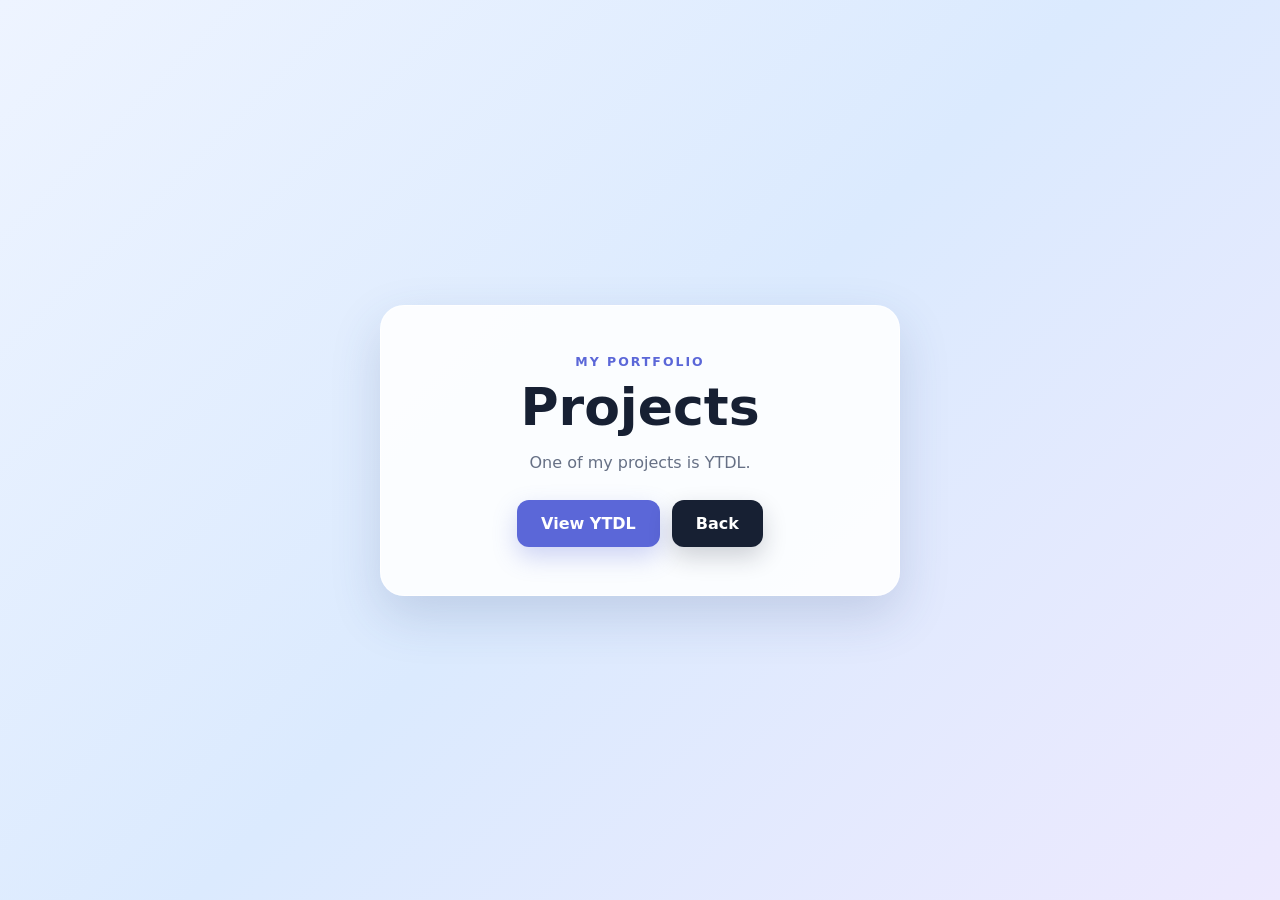
==== portfolio.html @ 1b65fb38 "Rename pages and add YTDL portfolio project" ====
<!DOCTYPE html>
<html lang="en">
<head>
    <meta charset="UTF-8">
    <meta name="viewport" content="width=device-width, initial-scale=1.0">
    <title>Portfolio</title>
    <link rel="stylesheet" href="styles.css">
</head>
<body>
    <main class="page-card">
        <p class="eyebrow">My Portfolio</p>
        <h1>Projects</h1>
        <p class="description">One of my projects is YTDL.</p>
        <div class="actions">
            <a class="button" href="https://github.com/AlexiTrinune/YTDL" target="_blank" rel="noopener noreferrer">View YTDL</a>
            <a class="button button-secondary" href="Website Uno Main.html">Back</a>
        </div>
    </main>
</body>
</html>
---- styles.css ----
* {
    box-sizing: border-box;
}

body {
    min-height: 100vh;
    margin: 0;
    display: grid;
    place-items: center;
    padding: 24px;
    font-family: system-ui, -apple-system, BlinkMacSystemFont, "Segoe UI", sans-serif;
    color: #172033;
    background: linear-gradient(135deg, #eef4ff, #dbeafe 50%, #ede9fe);
}

.page-card {
    width: min(520px, 100%);
    padding: 48px;
    text-align: center;
    border: 1px solid rgba(255, 255, 255, 0.8);
    border-radius: 24px;
    background: rgba(255, 255, 255, 0.88);
    box-shadow: 0 20px 50px rgba(58, 76, 125, 0.18);
}

.eyebrow {
    margin: 0 0 8px;
    color: #5b67d8;
    font-size: 0.78rem;
    font-weight: 800;
    letter-spacing: 0.16em;
    text-transform: uppercase;
}

h1 {
    margin: 0;
    font-size: clamp(2rem, 7vw, 3.25rem);
}

.description {
    margin: 16px 0 28px;
    color: #667085;
}

.actions {
    display: flex;
    justify-content: center;
    flex-wrap: wrap;
    gap: 12px;
}

.button {
    display: inline-block;
    padding: 14px 24px;
    border-radius: 12px;
    color: white;
    background: #5b67d8;
    font-weight: 700;
    text-decoration: none;
    box-shadow: 0 10px 24px rgba(91, 103, 216, 0.28);
    transition: transform 150ms ease, box-shadow 150ms ease, background 150ms ease;
}

.button:hover {
    transform: translateY(-2px);
    background: #4853c2;
    box-shadow: 0 14px 28px rgba(91, 103, 216, 0.32);
}

.button:focus-visible {
    outline: 3px solid rgba(91, 103, 216, 0.35);
    outline-offset: 4px;
}

.button-secondary {
    background: #172033;
    box-shadow: 0 10px 24px rgba(23, 32, 51, 0.2);
}
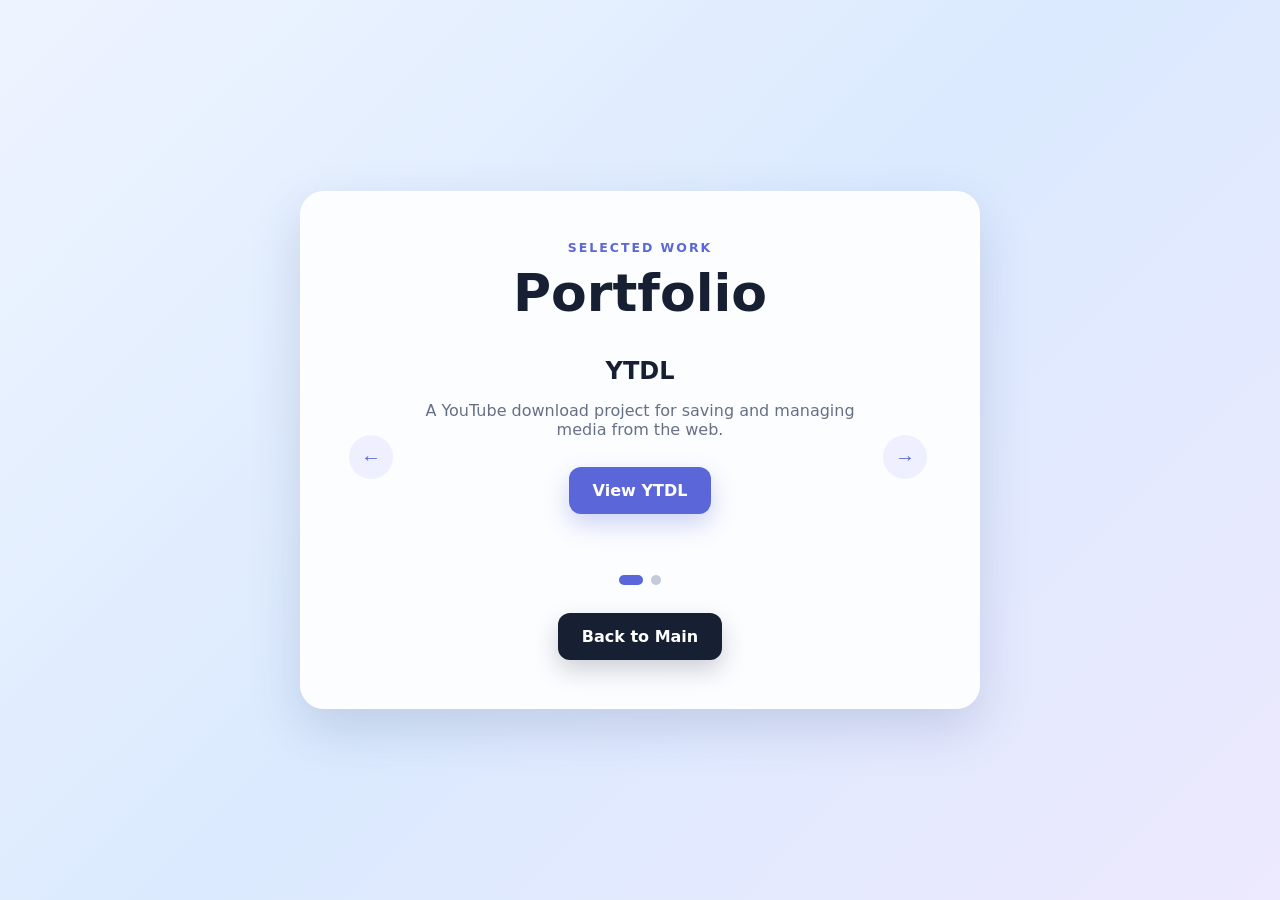
==== commit c764d43f: "Update page descriptions and portfolio carousel" ====
--- a/portfolio.html
+++ b/portfolio.html
@@ -7,14 +7,36 @@
     <link rel="stylesheet" href="styles.css">
 </head>
 <body>
-    <main class="page-card">
-        <p class="eyebrow">My Portfolio</p>
-        <h1>Projects</h1>
-        <p class="description">One of my projects is YTDL.</p>
-        <div class="actions">
-            <a class="button" href="https://github.com/AlexiTrinune/YTDL" target="_blank" rel="noopener noreferrer">View YTDL</a>
-            <a class="button button-secondary" href="Website Uno Main.html">Back</a>
+    <main class="page-card portfolio-card">
+        <p class="eyebrow">Selected Work</p>
+        <h1>Portfolio</h1>
+
+        <section class="carousel" aria-label="Project links">
+            <button class="carousel-arrow" id="previousProject" type="button" aria-label="Previous project">&#8592;</button>
+
+            <article class="project-slide active" data-project="0">
+                <h2>YTDL</h2>
+                <p class="description">A YouTube download project for saving and managing media from the web.</p>
+                <a class="button" href="https://github.com/AlexiTrinune/YTDL" target="_blank" rel="noopener noreferrer">View YTDL</a>
+            </article>
+
+            <article class="project-slide" data-project="1" hidden>
+                <h2>Im Bored</h2>
+                <p class="description">A creative project built for choosing ideas and breaking up boredom.</p>
+                <a class="button" href="https://github.com/AlexiTrinune/ImBoredSoIMadeThis" target="_blank" rel="noopener noreferrer">View Project</a>
+            </article>
+
+            <button class="carousel-arrow" id="nextProject" type="button" aria-label="Next project">&#8594;</button>
+        </section>
+
+        <div class="carousel-dots" aria-label="Choose a project">
+            <button class="carousel-dot active" type="button" data-slide="0" aria-label="Show YTDL"></button>
+            <button class="carousel-dot" type="button" data-slide="1" aria-label="Show Im Bored"></button>
         </div>
+
+        <a class="button button-secondary back-button" href="index.html">Back to Main</a>
     </main>
+
+    <script src="portfolio-carousel.js"></script>
 </body>
 </html>
--- a/styles.css
+++ b/styles.css
@@ -23,6 +23,10 @@
     box-shadow: 0 20px 50px rgba(58, 76, 125, 0.18);
 }
 
+.portfolio-card {
+    width: min(680px, 100%);
+}
+
 .eyebrow {
     margin: 0 0 8px;
     color: #5b67d8;
@@ -37,16 +41,71 @@
     font-size: clamp(2rem, 7vw, 3.25rem);
 }
 
+h2 {
+    margin: 0 0 8px;
+    color: #172033;
+}
+
 .description {
     margin: 16px 0 28px;
     color: #667085;
 }
 
-.actions {
+.carousel {
+    min-height: 220px;
+    display: grid;
+    grid-template-columns: 48px 1fr 48px;
+    align-items: center;
+    gap: 12px;
+    margin-top: 24px;
+}
+
+.project-slide {
+    min-height: 200px;
+}
+
+.carousel-arrow {
+    width: 44px;
+    height: 44px;
+    border: 0;
+    border-radius: 50%;
+    color: #5b67d8;
+    background: #eef0ff;
+    font-size: 1.25rem;
+    cursor: pointer;
+}
+
+.carousel-arrow:hover,
+.carousel-arrow:focus-visible {
+    color: white;
+    background: #5b67d8;
+}
+
+.carousel-dots {
     display: flex;
     justify-content: center;
-    flex-wrap: wrap;
-    gap: 12px;
+    gap: 8px;
+    margin: 8px 0 24px;
+}
+
+.carousel-dot {
+    width: 10px;
+    height: 10px;
+    padding: 0;
+    border: 0;
+    border-radius: 50%;
+    background: #c5cada;
+    cursor: pointer;
+}
+
+.carousel-dot.active {
+    width: 24px;
+    border-radius: 10px;
+    background: #5b67d8;
+}
+
+.back-button {
+    margin-top: 4px;
 }
 
 .button {
@@ -76,3 +135,20 @@
     background: #172033;
     box-shadow: 0 10px 24px rgba(23, 32, 51, 0.2);
 }
+
+@media (max-width: 560px) {
+    .page-card,
+    .portfolio-card {
+        padding: 32px 20px;
+    }
+
+    .carousel {
+        grid-template-columns: 40px 1fr 40px;
+        gap: 6px;
+    }
+
+    .carousel-arrow {
+        width: 40px;
+        height: 40px;
+    }
+}
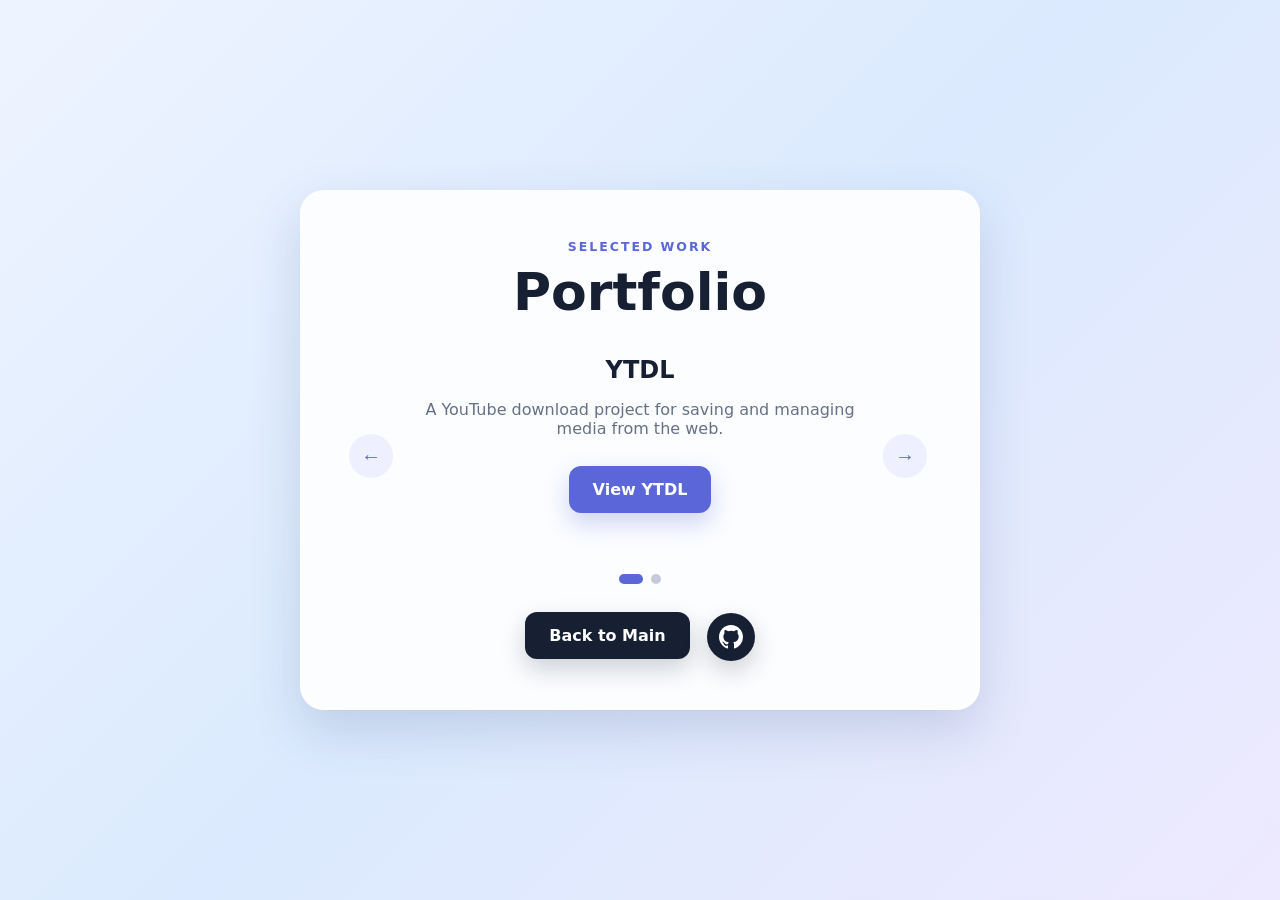
==== commit c929f3ed: "Add GitHub profile icon links Co-authored-by: Copilot <223556219+Copilot@users.noreply.github.com>" ====
--- a/portfolio.html
+++ b/portfolio.html
@@ -4,7 +4,7 @@
     <meta charset="UTF-8">
     <meta name="viewport" content="width=device-width, initial-scale=1.0">
     <title>Portfolio</title>
-    <link rel="stylesheet" href="styles.css">
+    <link rel="stylesheet" href="styles.css?v=3">
 </head>
 <body>
     <main class="page-card portfolio-card">
@@ -35,8 +35,13 @@
         </div>
 
         <a class="button button-secondary back-button" href="index.html">Back to Main</a>
+        <a class="github-link" href="https://github.com/AlexiTrinune" target="_blank" rel="noopener noreferrer" aria-label="Visit Alexi Trinune on GitHub">
+            <svg viewBox="0 0 16 16" aria-hidden="true" focusable="false">
+                <path d="M8 0C3.58 0 0 3.58 0 8c0 3.54 2.29 6.53 5.47 7.59.4.07.55-.17.55-.38 0-.19-.01-.82-.01-1.49-2.01.37-2.53-.49-2.69-.94-.09-.23-.48-.94-.82-1.13-.28-.15-.68-.52-.01-.53.63-.01 1.08.58 1.23.82.72 1.21 1.87.87 2.33.66.07-.52.28-.87.51-1.07-1.78-.2-3.64-.89-3.64-3.95 0-.87.31-1.59.82-2.15-.08-.2-.36-1.02.08-2.12 0 0 .67-.21 2.2.82a7.65 7.65 0 0 1 4 0c1.53-1.04 2.2-.82 2.2-.82.44 1.1.16 1.92.08 2.12.51.56.82 1.27.82 2.15 0 3.07-1.87 3.75-3.65 3.95.29.25.54.73.54 1.48 0 1.07-.01 1.93-.01 2.2 0 .21.15.46.55.38A8.01 8.01 0 0 0 16 8c0-4.42-3.58-8-8-8Z"/>
+            </svg>
+        </a>
     </main>
 
-    <script src="portfolio-carousel.js"></script>
+    <script src="portfolio-carousel.js?v=2"></script>
 </body>
 </html>
--- a/styles.css
+++ b/styles.css
@@ -61,6 +61,8 @@
 }
 
 .project-slide {
+    grid-column: 2;
+    grid-row: 1;
     min-height: 200px;
 }
 
@@ -136,6 +138,38 @@
     box-shadow: 0 10px 24px rgba(23, 32, 51, 0.2);
 }
 
+.github-link {
+    display: inline-flex;
+    width: 48px;
+    height: 48px;
+    align-items: center;
+    justify-content: center;
+    margin-left: 12px;
+    border-radius: 50%;
+    color: white;
+    background: #172033;
+    box-shadow: 0 10px 24px rgba(23, 32, 51, 0.2);
+    vertical-align: middle;
+    transition: transform 150ms ease, box-shadow 150ms ease, background 150ms ease;
+}
+
+.github-link svg {
+    width: 24px;
+    height: 24px;
+    fill: currentColor;
+}
+
+.github-link:hover {
+    transform: translateY(-2px);
+    background: #30394a;
+    box-shadow: 0 14px 28px rgba(23, 32, 51, 0.28);
+}
+
+.github-link:focus-visible {
+    outline: 3px solid rgba(91, 103, 216, 0.35);
+    outline-offset: 4px;
+}
+
 @media (max-width: 560px) {
     .page-card,
     .portfolio-card {
